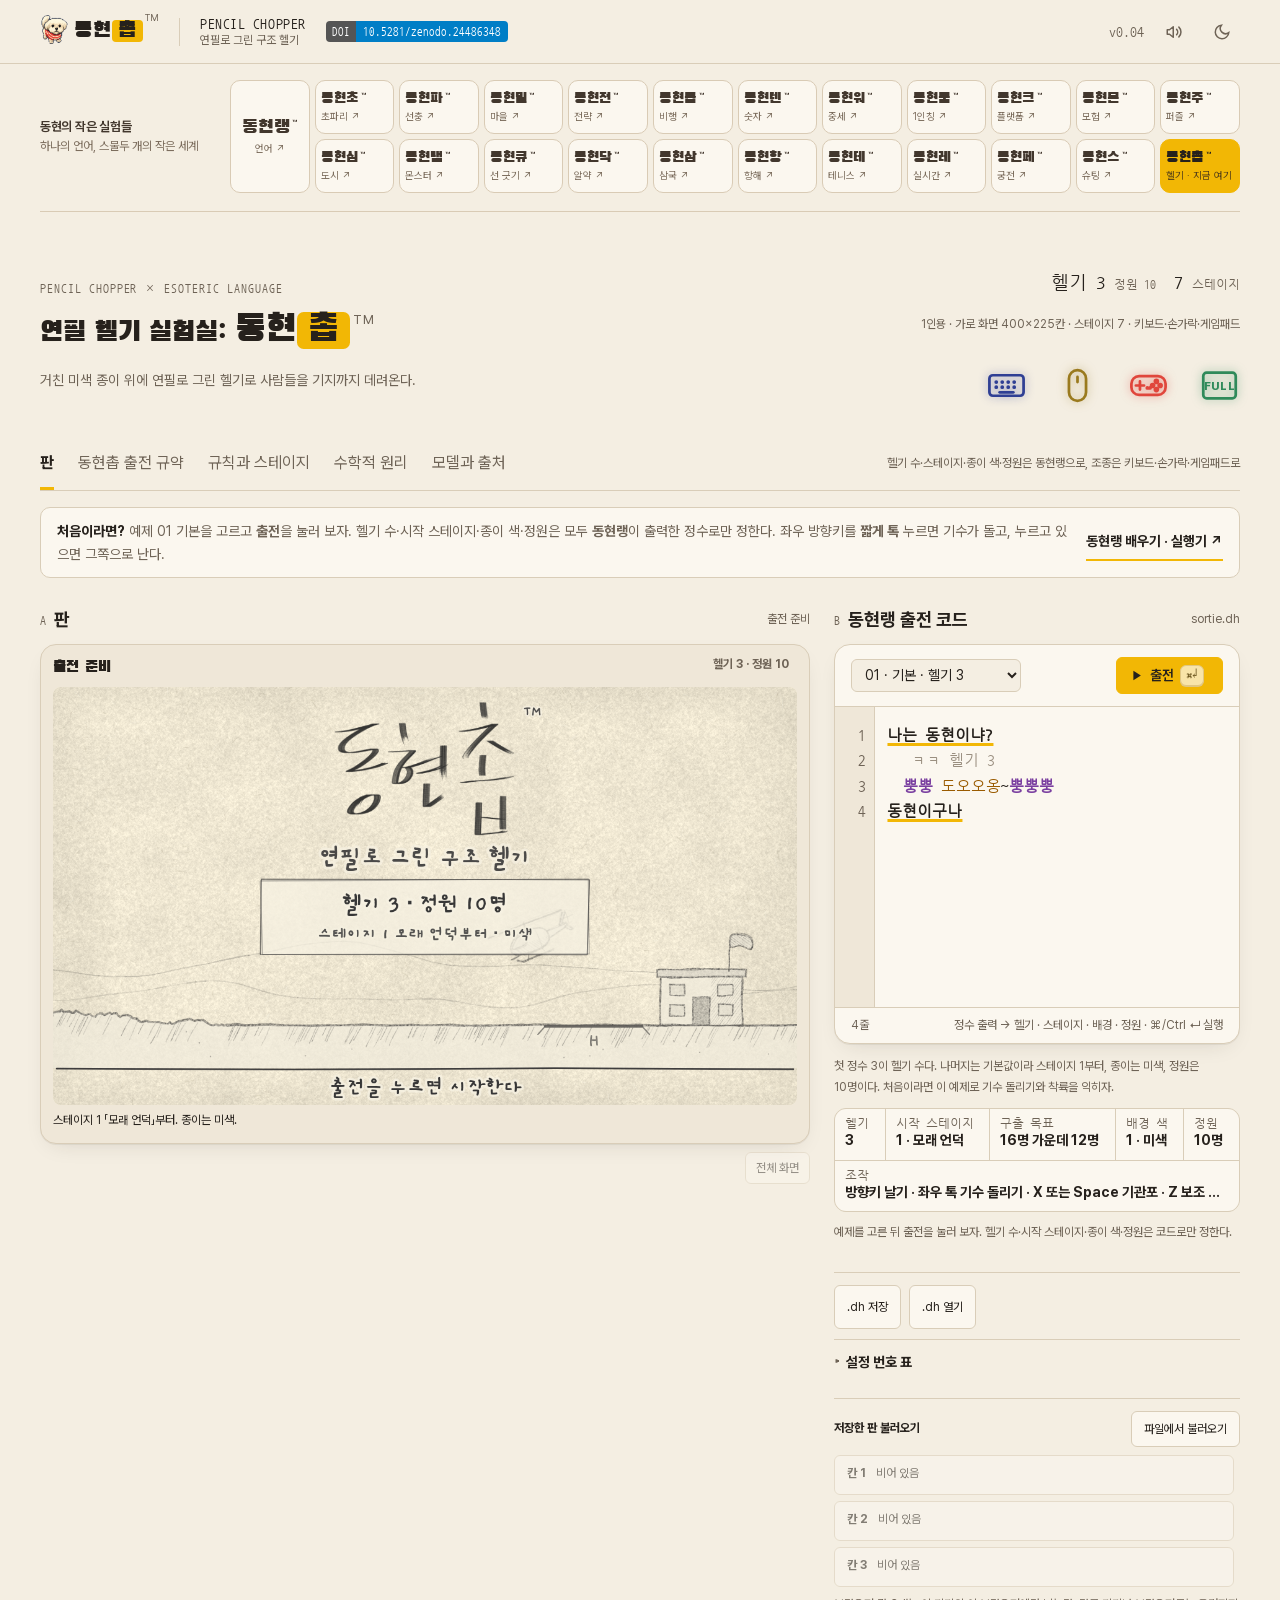
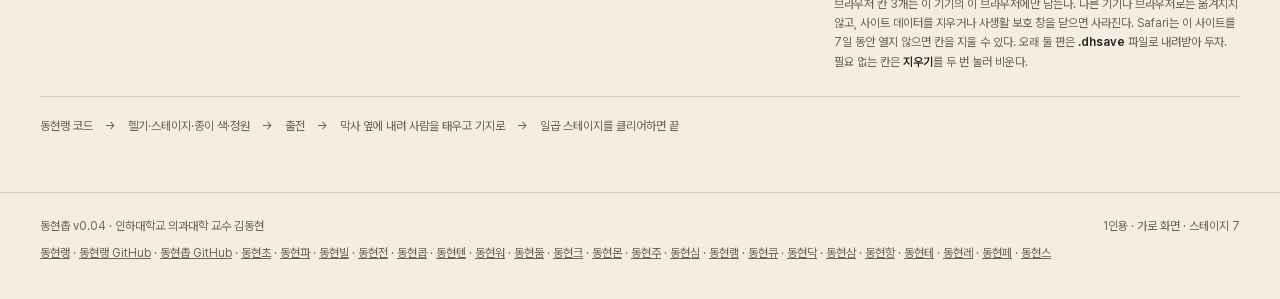
==== index.html @ e0395994 "v0.04: 수학적 원리 탭의 ‘씨앗’을 ‘시드’로 고침 Co-authored-by: Perplexity <noreply@perplexity.ai>" ====
<!doctype html>
<html lang="ko" data-theme="light">
<head>
  <meta charset="utf-8"><meta name="viewport" content="width=device-width,initial-scale=1,viewport-fit=cover">
  <meta name="description" content="동현랭으로 헬기 수·시작 스테이지·종이 색·정원을 정하고, 연필로 그린 구조 헬기를 조종해 일곱 스테이지에서 사람들을 기지로 데려오는 가로 화면 게임이다.">
  <title>동현촙™ · 연필로 그린 구조 헬기</title>
  <link rel="icon" type="image/x-icon" sizes="16x16 32x32 48x48" href="./favicon.ico">
  <link rel="icon" type="image/png" sizes="32x32" href="./favicon.png">
  <link rel="apple-touch-icon" sizes="180x180" href="./apple-touch-icon.png">
  <style>@font-face{font-family:'Black Han Sans';src:url('[data-uri]') format('woff2');font-display:swap;font-weight:400}
@font-face{font-family:'Pretendard';src:url('[data-uri]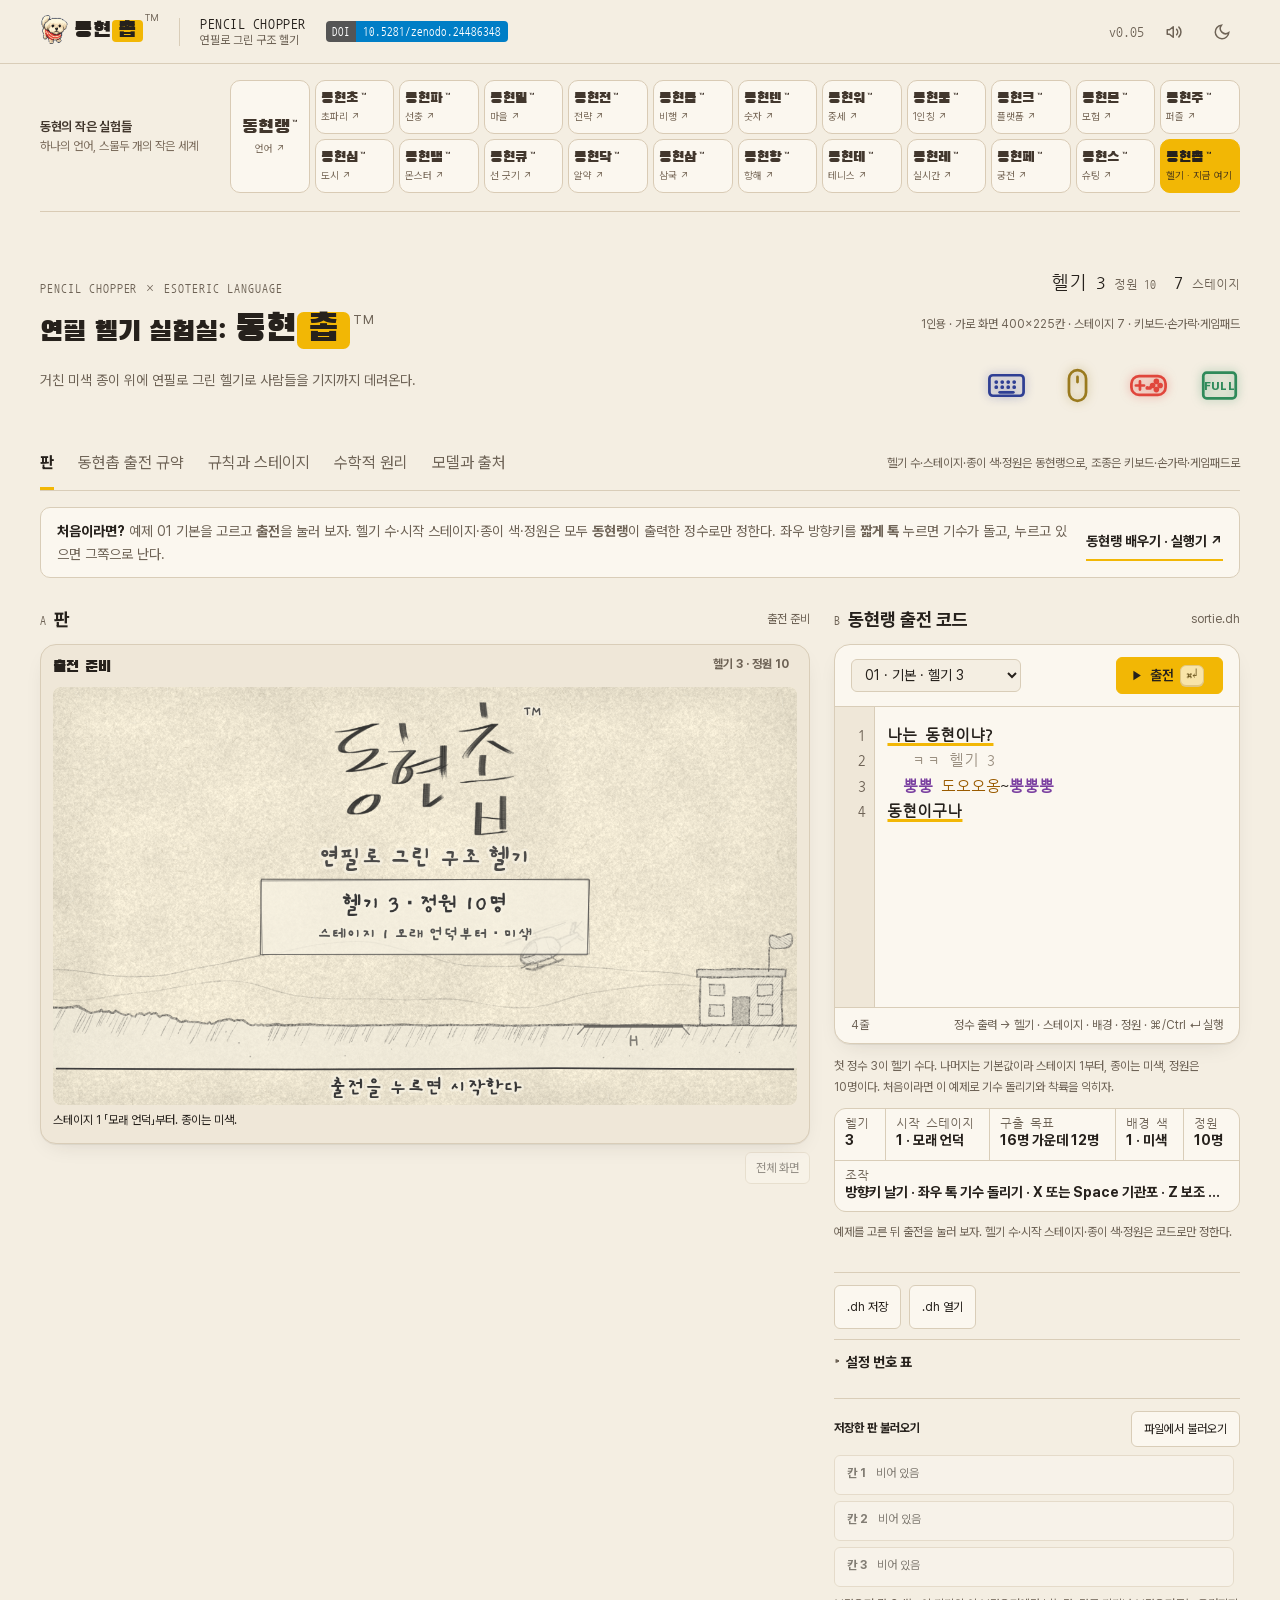
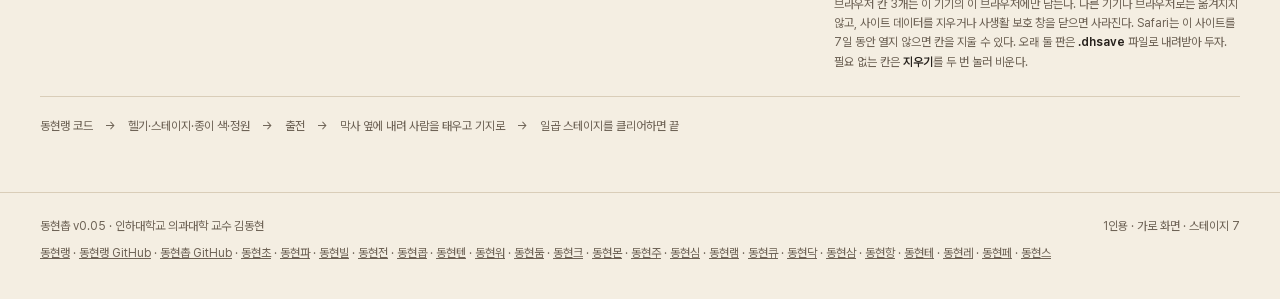
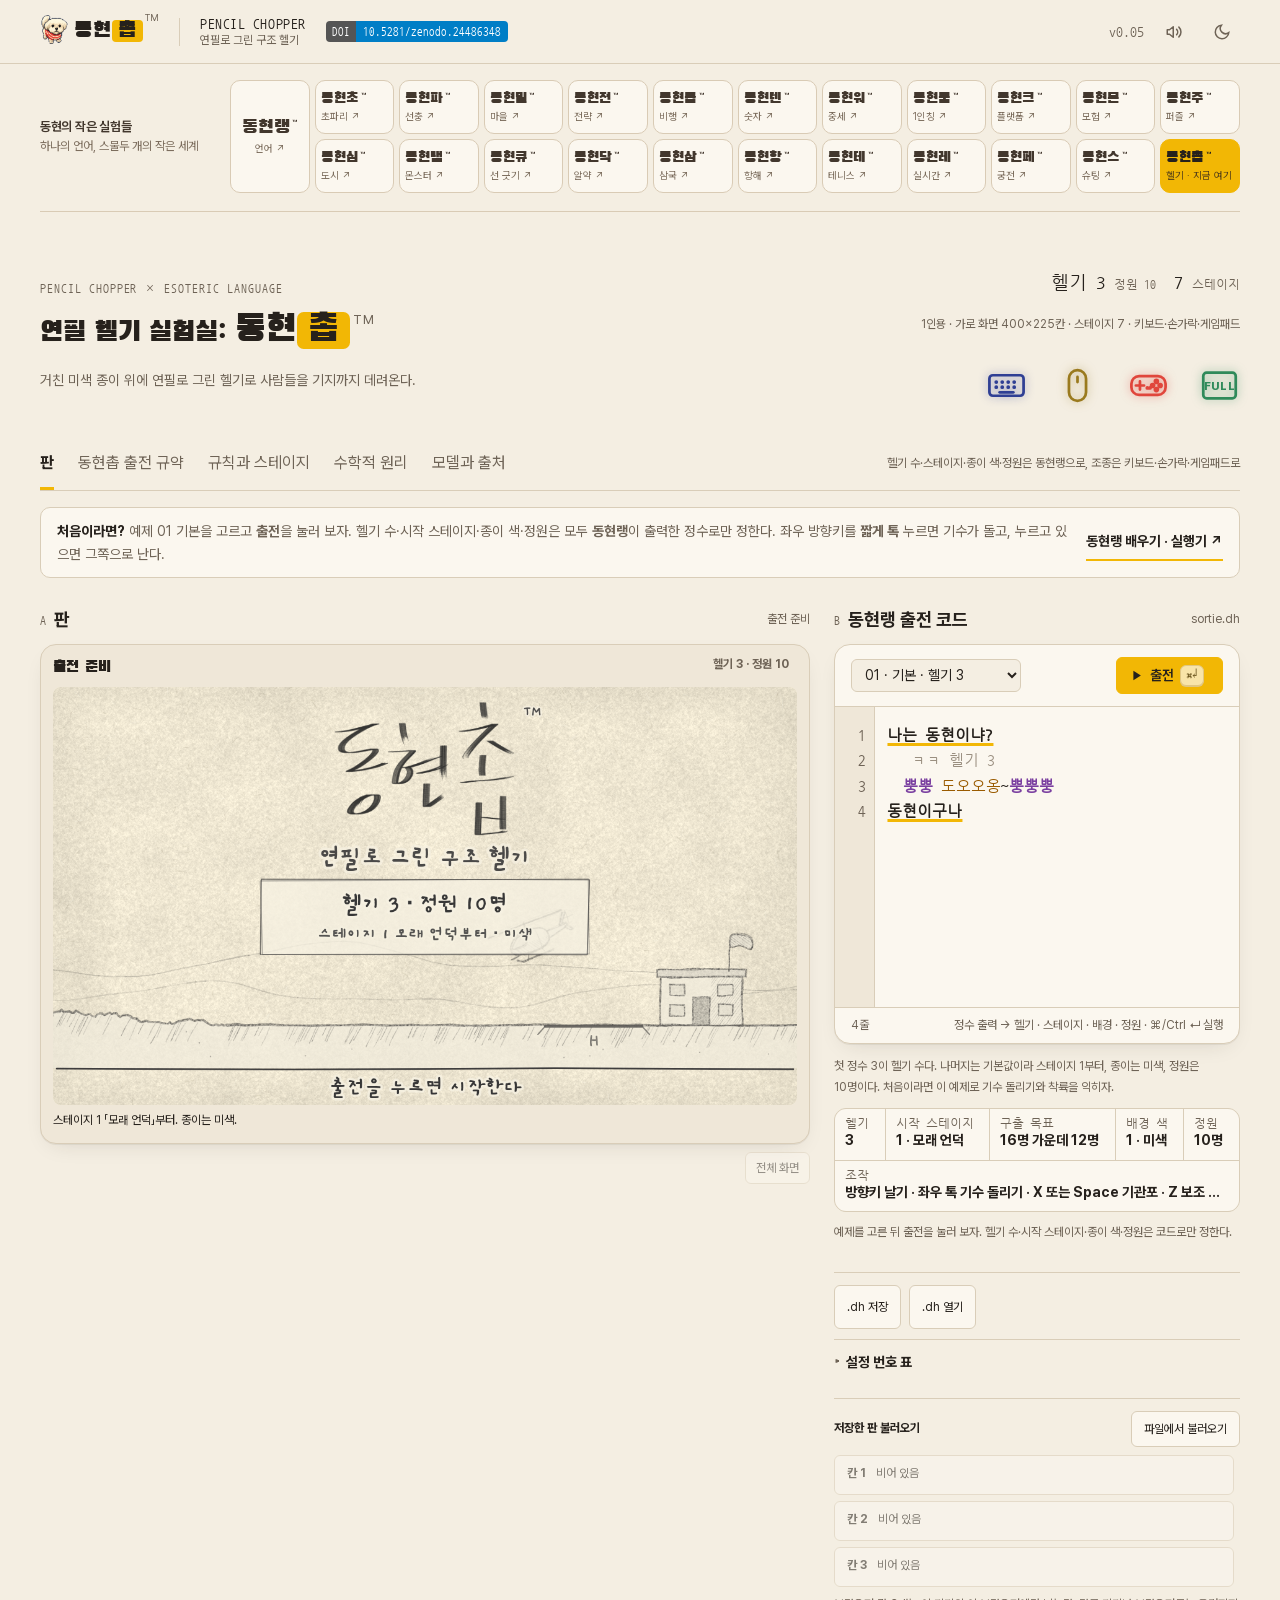
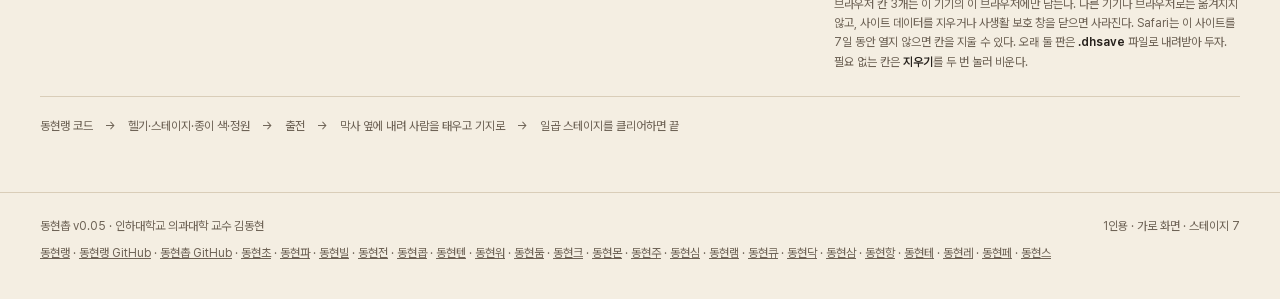
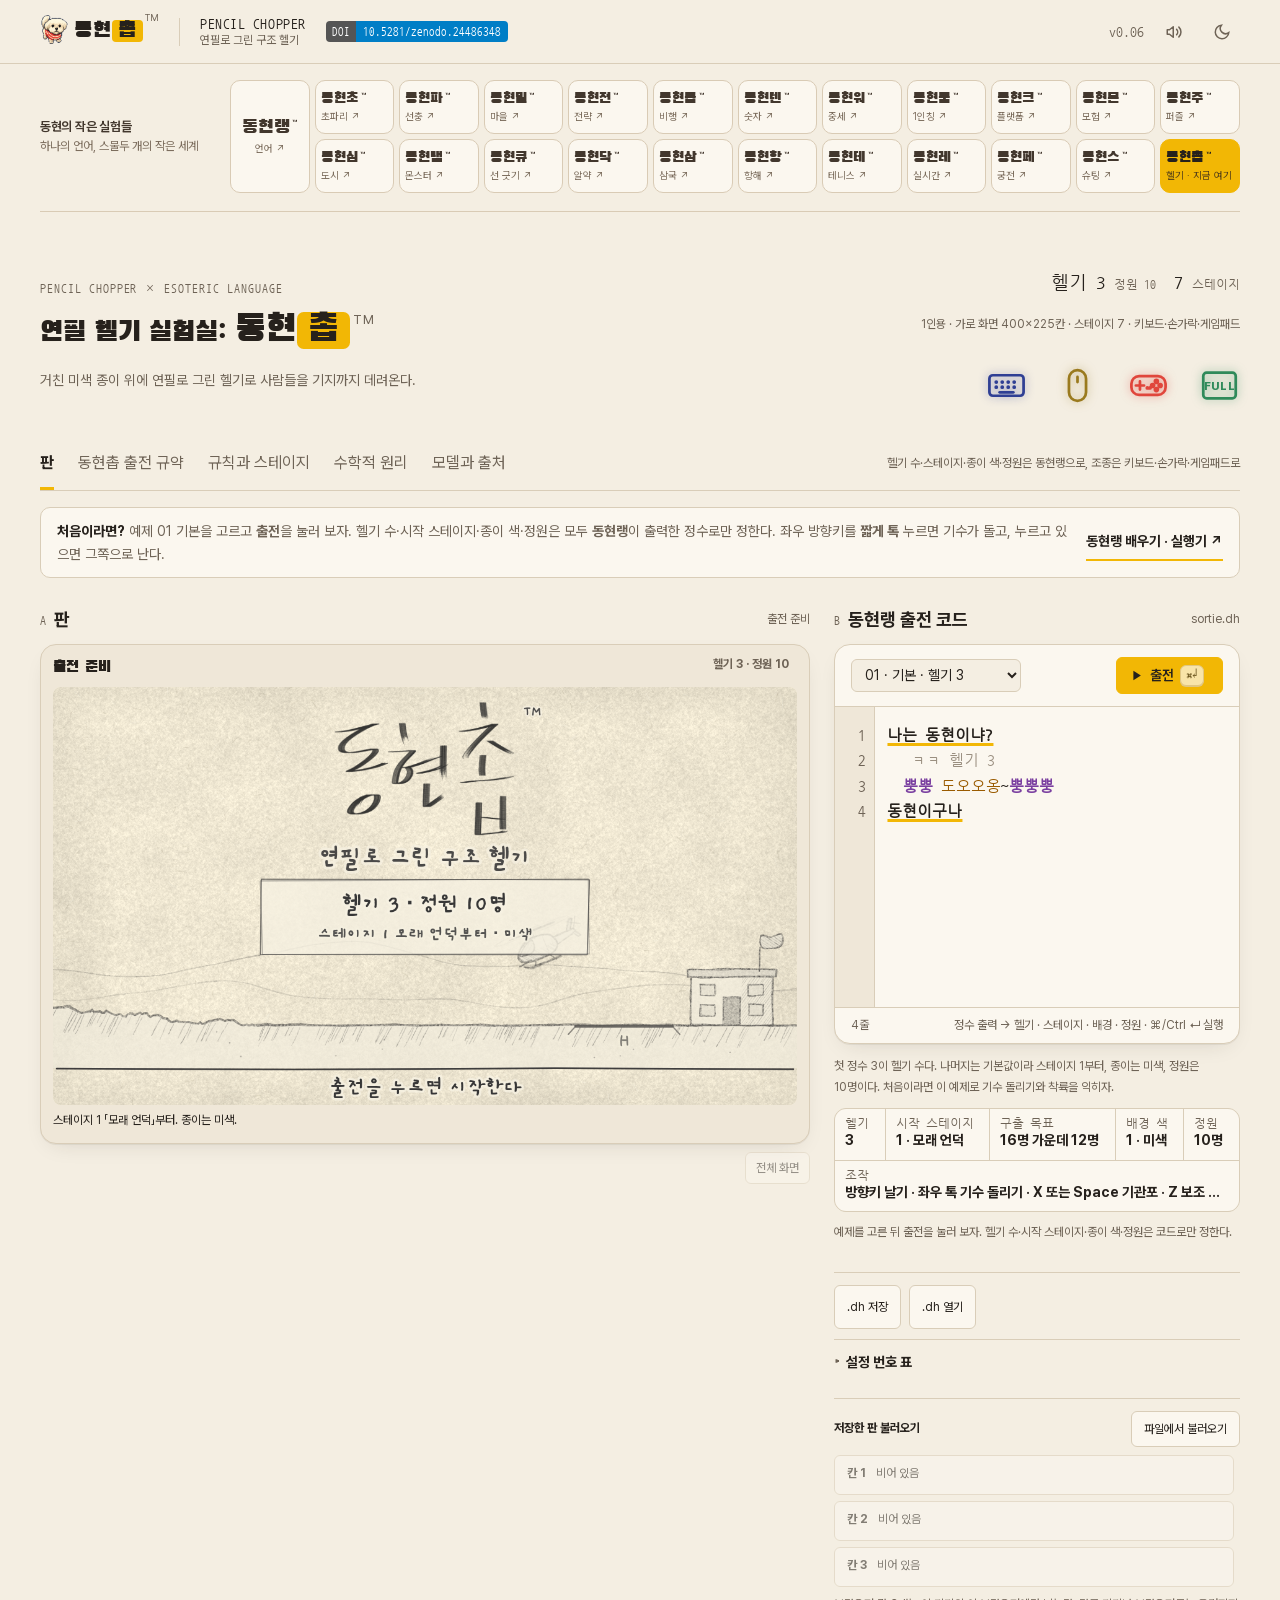
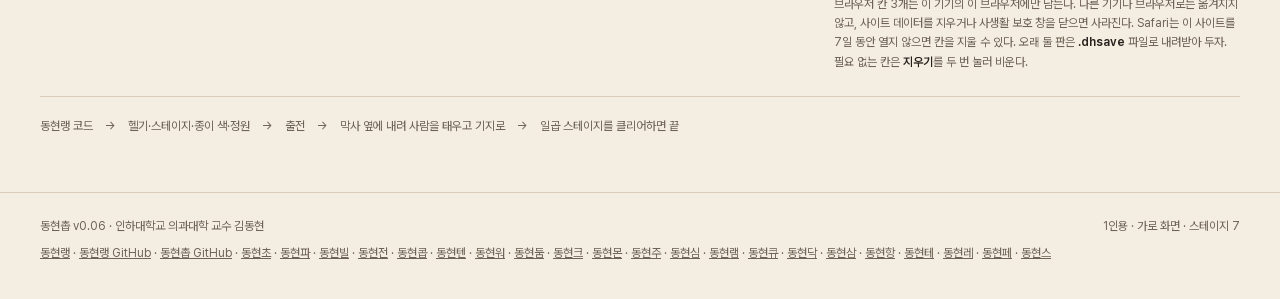
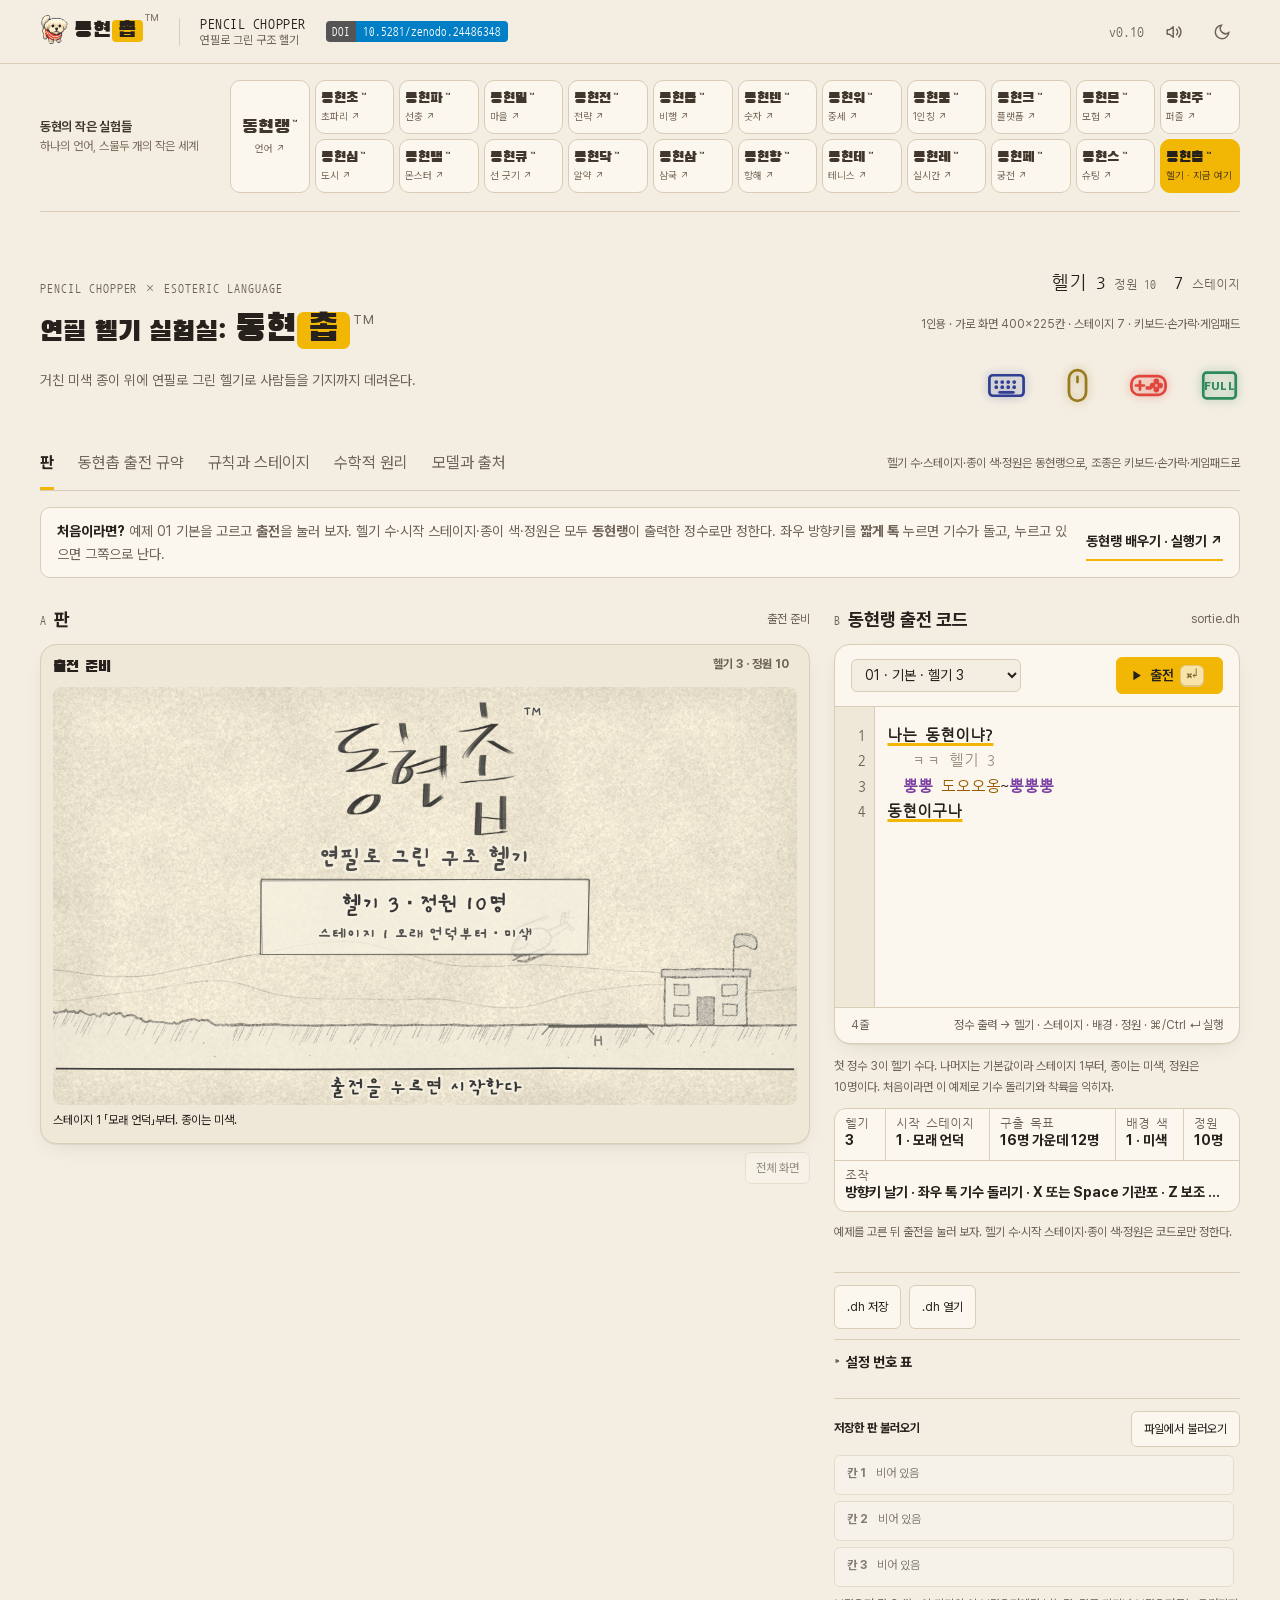
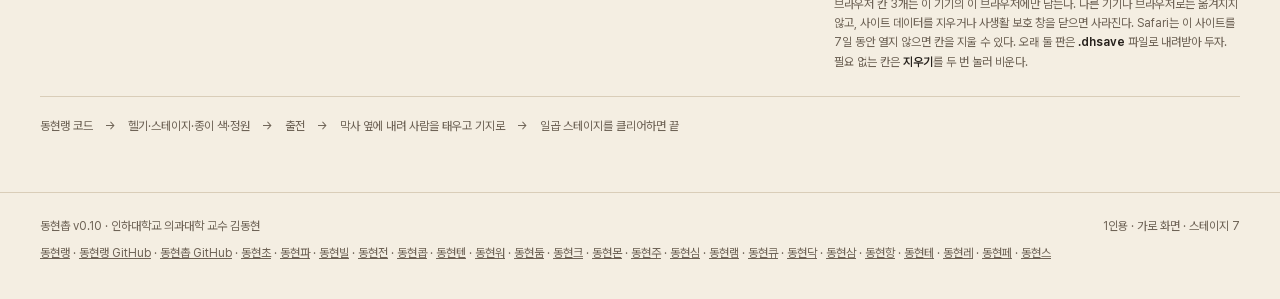
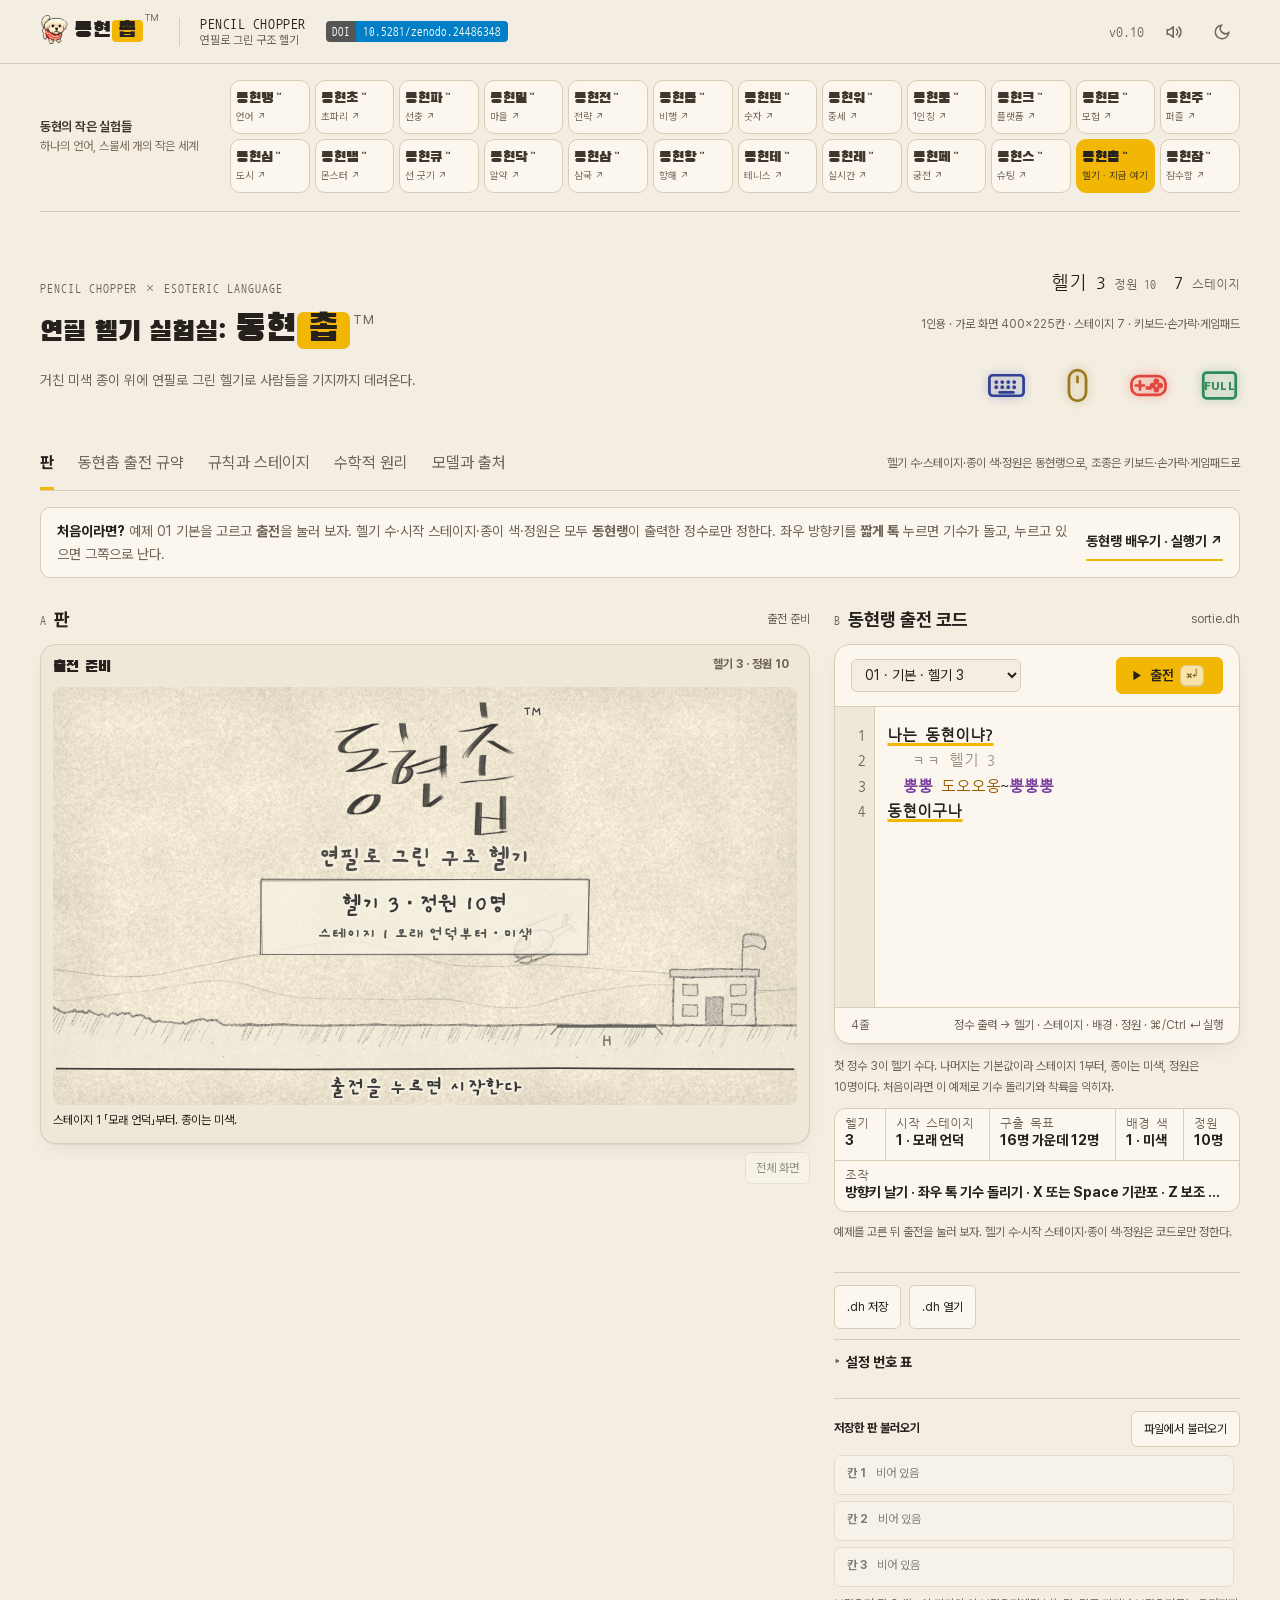
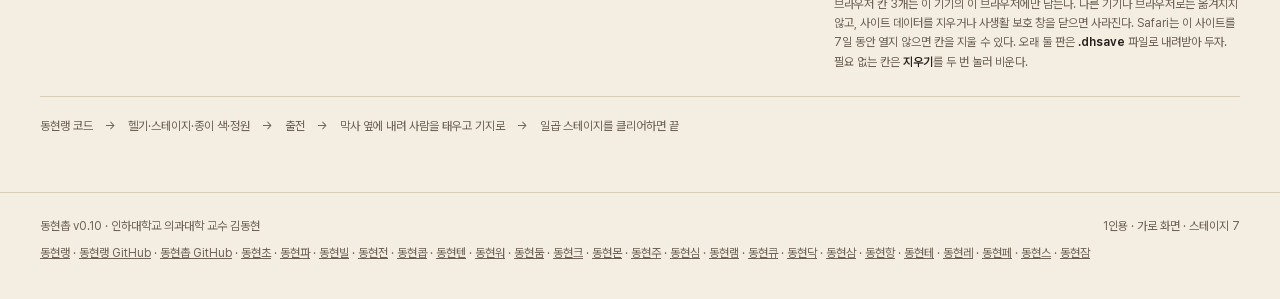
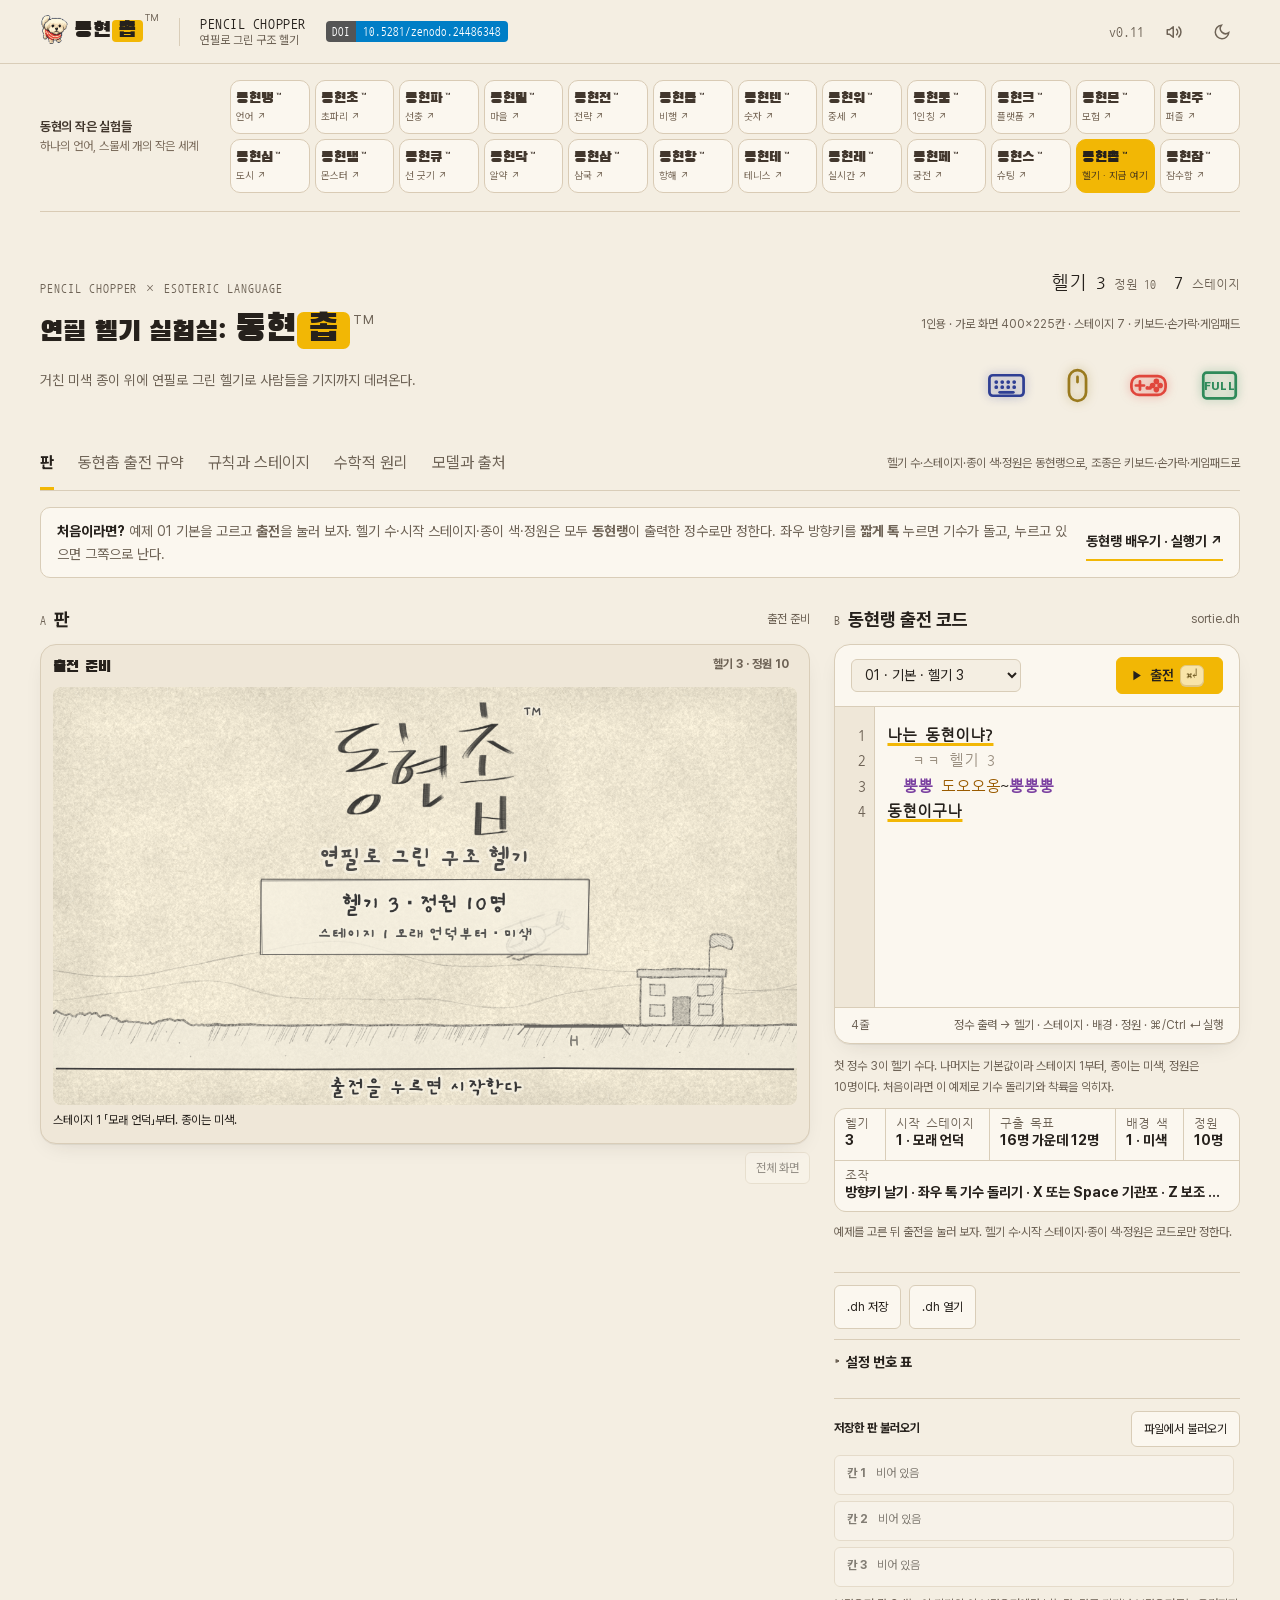
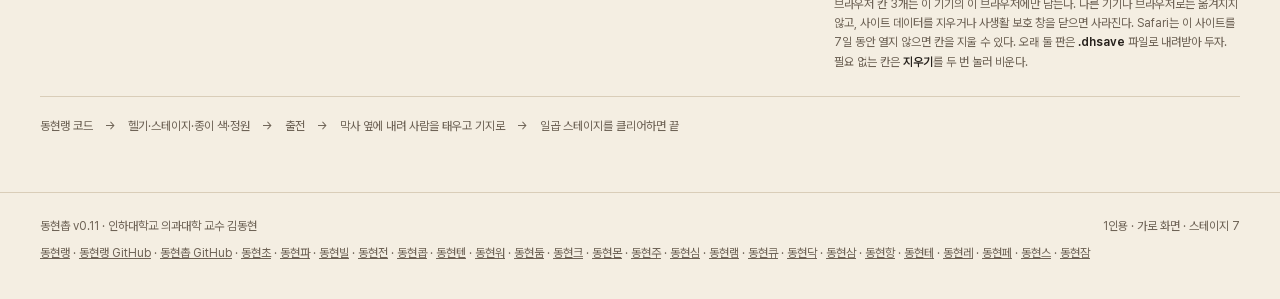
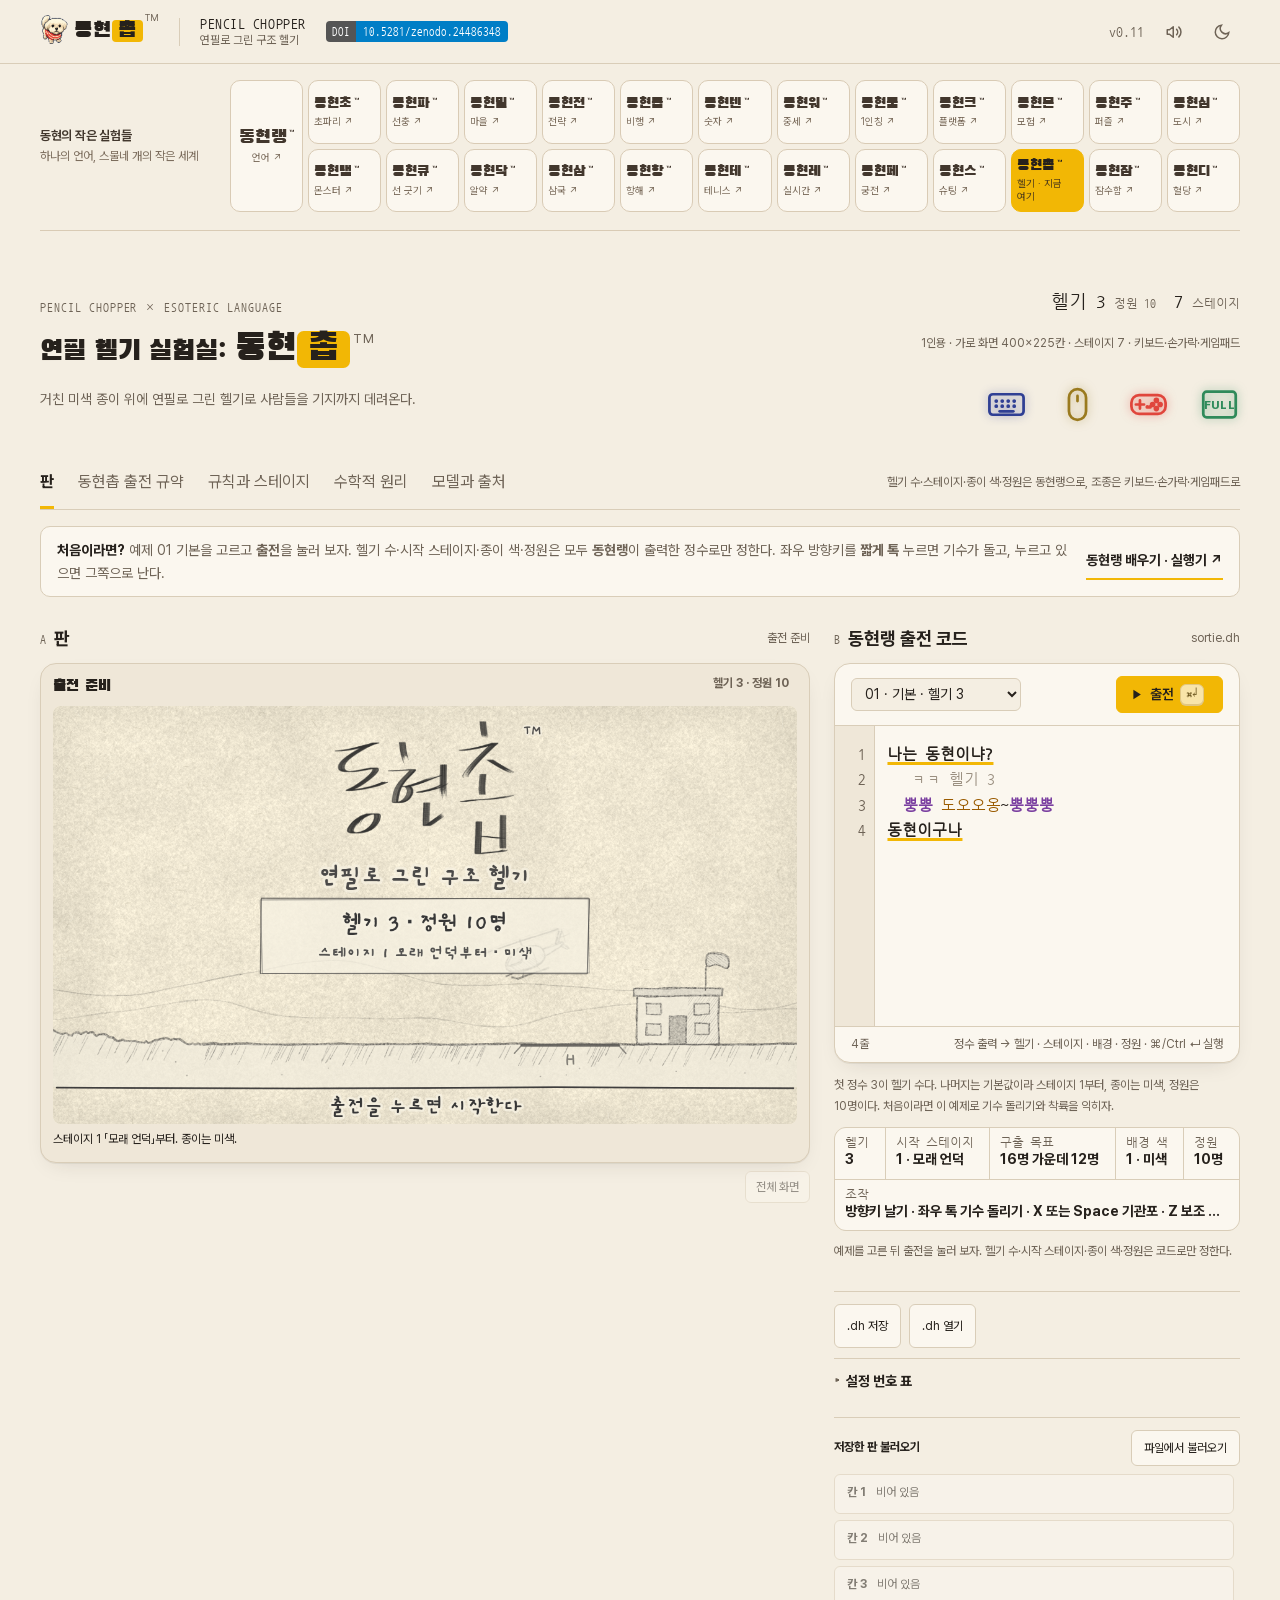
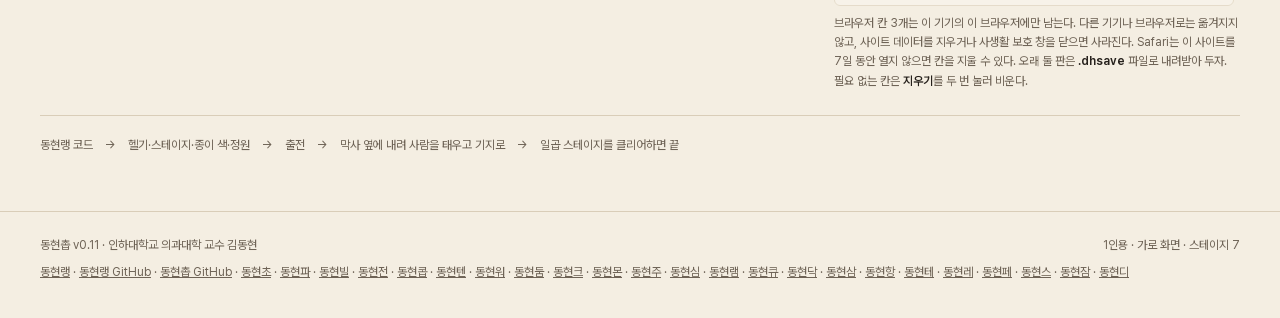
